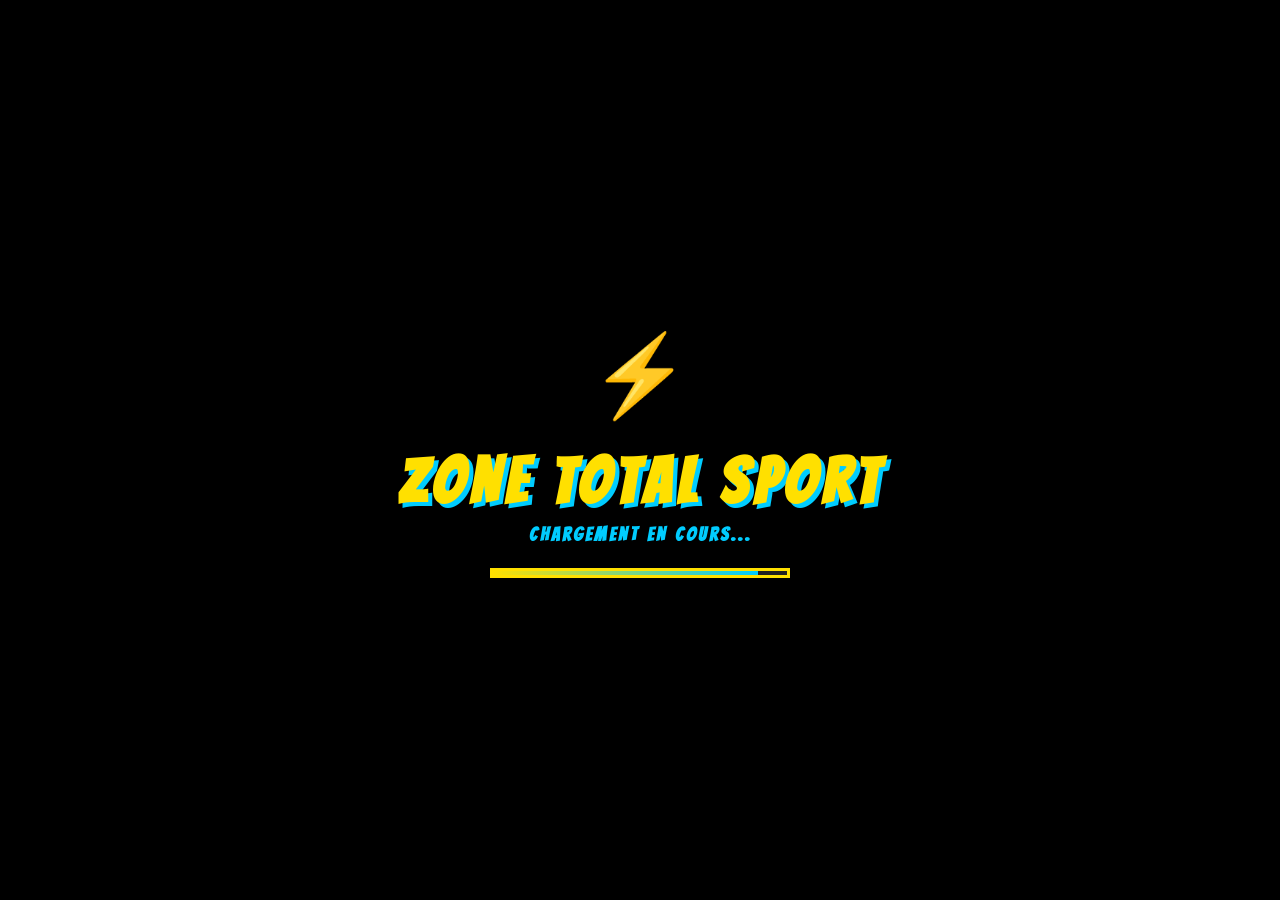
==== index.html @ d8149432 "Zone Total Sport — App ÉPS pop art déployée 415+ jeux · 160+ SAÉ PFEQ · Musiques libres Maternelle →" ====
<!DOCTYPE html>
<html lang="fr">
<head>
  <meta charset="UTF-8">
  <meta name="viewport" content="width=device-width, initial-scale=1.0">
  <title>⚡ Zone Total Sport — Référence Mondiale ÉPS</title>
  <link href="https://fonts.googleapis.com/css2?family=Bangers&family=Nunito:wght@400;700;900&display=swap" rel="stylesheet">
  <link rel="stylesheet" href="style.css">
</head>
<body>

  <!-- BACKGROUND CANVAS -->
  <canvas id="bgCanvas"></canvas>

  <!-- LOADING SCREEN -->
  <div id="loading" class="loading-screen">
    <div class="loading-inner">
      <div class="loading-logo">⚡</div>
      <div class="loading-text">ZONE TOTAL SPORT</div>
      <div class="loading-sub">CHARGEMENT EN COURS...</div>
      <div class="loading-bar"><div class="loading-progress" id="loadProgress"></div></div>
    </div>
  </div>

  <!-- APP WRAPPER -->
  <div id="app" class="app hidden">

    <!-- HEADER -->
    <header class="header">
      <div class="header-inner">
        <div class="header-logo">
          <span class="zap zap-left">⚡</span>
          <div class="header-titles">
            <h1 class="site-title">ZONE TOTAL SPORT</h1>
            <p class="site-subtitle">RÉFÉRENCE MONDIALE EN ÉPS · QUÉBEC</p>
          </div>
          <span class="zap zap-right">⚡</span>
        </div>
        <div class="header-stats">
          <div class="hstat" id="hstat-jeux">0<span>JEUX</span></div>
          <div class="hstat" id="hstat-sae">0<span>SAÉ</span></div>
          <div class="hstat" id="hstat-pays">0<span>PAYS</span></div>
        </div>
      </div>
    </header>

    <!-- NAV TABS -->
    <nav class="main-nav">
      <button class="nav-tab active" data-tab="jeux">🎮 JEUX SPORTIFS</button>
      <button class="nav-tab" data-tab="sae">📚 SAÉ PFEQ</button>
      <button class="nav-tab" data-tab="musique">🎵 MUSIQUES LIBRES</button>
    </nav>

    <!-- MAIN CONTENT -->
    <main class="main-content">

      <!-- ========== SECTION JEUX ========== -->
      <section class="tab-section active" id="tab-jeux">
        <div class="section-hero cat-jeux">
          <div class="hero-icon">🎮</div>
          <div class="hero-text">
            <h2>BANQUE DE JEUX SPORTIFS MONDIAUX</h2>
            <p>Tous les jeux de partout sur la planète · Références mondiales</p>
          </div>
        </div>

        <div class="controls-bar">
          <input type="text" id="jeux-search" class="search-input" placeholder="🔍 Rechercher un jeu...">
          <select id="jeux-category" class="filter-select">
            <option value="">Toutes les catégories</option>
            <option value="ballon_chasseur">🎯 Ballon Chasseur</option>
            <option value="poursuite">🏃 Poursuite / Chat</option>
            <option value="cooperation">🤝 Coopération</option>
            <option value="opposition">⚔️ Opposition / Duel</option>
            <option value="sports_collectifs">🏅 Sports Collectifs</option>
            <option value="sans_materiel">🙌 Sans Matériel</option>
          </select>
          <select id="jeux-niveau" class="filter-select">
            <option value="">Tous les niveaux</option>
            <option value="prescolaire">🌱 Préscolaire</option>
            <option value="primaire">📖 Primaire</option>
            <option value="secondaire">🎓 Secondaire</option>
          </select>
          <select id="jeux-espace" class="filter-select">
            <option value="">Tous les espaces</option>
            <option value="Gymnase">🏟️ Gymnase</option>
            <option value="Extérieur">🌿 Extérieur</option>
            <option value="Polyvalente">🏫 Polyvalente</option>
          </select>
          <select id="jeux-intensite" class="filter-select">
            <option value="">Toutes les intensités</option>
            <option value="Élevé">🔴 Élevé</option>
            <option value="Modéré">🟡 Modéré</option>
            <option value="Faible">🟢 Faible</option>
          </select>
        </div>

        <div class="stats-bar">
          <span class="stat-pill pill-yellow" id="jeux-count">0 jeux</span>
          <span class="stat-pill pill-cyan" id="jeux-pays">0 origines</span>
          <div class="cat-pills" id="cat-pills"></div>
        </div>

        <div id="jeux-grid" class="cards-grid"></div>
      </section>

      <!-- ========== SECTION SAÉ ========== -->
      <section class="tab-section" id="tab-sae">
        <div class="section-hero cat-sae">
          <div class="hero-icon">📚</div>
          <div class="hero-text">
            <h2>BANQUE DE SAÉ PFEQ</h2>
            <p>Situations d'Apprentissage et d'Évaluation · Maternelle → Secondaire 5</p>
          </div>
        </div>

        <div class="controls-bar">
          <input type="text" id="sae-search" class="search-input" placeholder="🔍 Rechercher une SAÉ...">
          <select id="sae-cycle" class="filter-select">
            <option value="">Tous les cycles</option>
            <option value="Préscolaire">🌱 Préscolaire (4-5 ans)</option>
            <option value="1er cycle">📖 1er cycle primaire</option>
            <option value="2e cycle">📗 2e cycle primaire</option>
            <option value="3e cycle">📘 3e cycle primaire</option>
            <option value="Secondaire">🎓 Secondaire 1-5</option>
          </select>
          <select id="sae-competence" class="filter-select">
            <option value="">Toutes les compétences</option>
            <option value="Manipulation">🎯 Manipulation</option>
            <option value="Locomotion">🏃 Locomotion</option>
            <option value="Mobilité">🤸 Mobilité</option>
            <option value="Coopération">🤝 Coopération</option>
            <option value="Opposition">⚔️ Opposition</option>
          </select>
        </div>

        <div class="stats-bar">
          <span class="stat-pill pill-cyan" id="sae-count">0 SAÉ</span>
          <span class="stat-pill pill-yellow" id="sae-pays">0 cultures représentées</span>
        </div>

        <div id="sae-grid" class="cards-grid"></div>
      </section>

      <!-- ========== SECTION MUSIQUE ========== -->
      <section class="tab-section" id="tab-musique">
        <div class="section-hero cat-musique">
          <div class="hero-icon">🎵</div>
          <div class="hero-text">
            <h2>BIBLIOTHÈQUE MUSICALE LIBRE DE DROITS</h2>
            <p>Toutes les ressources musicales pour l'ÉPS · Guide pédagogique complet</p>
          </div>
        </div>

        <div id="musique-content"></div>
      </section>

    </main>
  </div>

  <!-- MODAL -->
  <div id="modal" class="modal hidden">
    <div class="modal-backdrop" id="modal-backdrop"></div>
    <div class="modal-box">
      <div id="modal-body"></div>
    </div>
  </div>

  <script src="app.js"></script>
</body>
</html>
---- style.css ----
@import url('https://fonts.googleapis.com/css2?family=Bangers&family=Nunito:wght@400;700;900&display=swap');:root {--yellow:#FFE000;--cyan:#00CCFF;--black:#000000;--white:#FFFFFF;--red:#FF2060;--darkbg:rgba(0,0,0,0.82);--card-border:4px solid #000;--shadow-s:3px 3px 0 #000;--shadow-m:5px 5px 0 #000;--shadow-l:8px 8px 0 #000} *,*::before,*::after {box-sizing:border-box;margin:0;padding:0} html {scroll-behavior:smooth} body {font-family:'Nunito',sans-serif;font-weight:700;min-height:100vh;overflow-x:hidden} #bgCanvas {position:fixed;inset:0;width:100%;height:100%;z-index:0;pointer-events:none} .loading-screen {position:fixed;inset:0;z-index:9999;background:#000;display:flex;align-items:center;justify-content:center} .loading-inner {text-align:center} .loading-logo {font-size:5rem;animation:spinBounce 1s ease-in-out infinite} @keyframes spinBounce {0%,100% {transform:scale(1) rotate(-10deg)} 50% {transform:scale(1.3) rotate(10deg)} } .loading-text {font-family:'Bangers',cursive;font-size:clamp(2rem,8vw,4rem);color:var(--yellow);letter-spacing:6px;text-shadow:4px 4px 0 var(--cyan);margin-top:1rem} .loading-sub {font-family:'Bangers',cursive;color:var(--cyan);letter-spacing:3px;font-size:1.2rem;margin-top:0.5rem;animation:blink 1s step-start infinite} @keyframes blink {50% {opacity:0} } .loading-bar {width:300px;height:10px;border:3px solid var(--yellow);margin:1.5rem auto 0;background:#222} .loading-progress {height:100%;background:linear-gradient(90deg,var(--yellow),var(--cyan));width:0%;transition:width 0.4s ease} .app {position:relative;z-index:1;min-height:100vh} .hidden {display:none !important} .header {background:var(--black);border-bottom:6px solid var(--yellow);box-shadow:0 4px 30px rgba(0,0,0,0.6);position:sticky;top:0;z-index:100} .header-inner {max-width:1600px;margin:0 auto;padding:1rem 1.5rem;display:flex;align-items:center;justify-content:space-between;gap:1rem;flex-wrap:wrap} .header-logo {display:flex;align-items:center;gap:1rem} .site-title {font-family:'Bangers',cursive;font-size:clamp(1.8rem,5vw,3.5rem);color:var(--yellow);letter-spacing:4px;text-shadow:3px 3px 0 var(--cyan),6px 6px 0 rgba(0,204,255,0.3);line-height:1} .site-subtitle {font-family:'Bangers',cursive;color:var(--cyan);font-size:clamp(0.7rem,1.5vw,1rem);letter-spacing:3px;margin-top:0.2rem} .zap {font-size:2.5rem;animation:zapAnim 2s ease-in-out infinite;display:inline-block} .zap-left {animation-delay:0s} .zap-right {animation-delay:1s} @keyframes zapAnim {0%,100% {transform:scale(1) rotate(-8deg);filter:drop-shadow(0 0 8px var(--yellow))} 50% {transform:scale(1.2) rotate(8deg);filter:drop-shadow(0 0 20px var(--cyan))} } .header-stats {display:flex;gap:1rem;flex-wrap:wrap} .hstat {font-family:'Bangers',cursive;font-size:1.8rem;color:var(--yellow);letter-spacing:2px;border:3px solid var(--yellow);padding:0.3rem 0.8rem;text-align:center;min-width:70px;box-shadow:var(--shadow-s);line-height:1.1} .hstat span {display:block;font-size:0.55rem;color:var(--cyan);letter-spacing:2px;margin-top:0.1rem} .main-nav {background:var(--yellow);border-bottom:5px solid var(--black);display:flex;overflow-x:auto;position:sticky;top:0;z-index:99} .nav-tab {font-family:'Bangers',cursive;font-size:clamp(1rem,2.5vw,1.5rem);letter-spacing:2px;padding:0.9rem 1.8rem;border:none;border-right:4px solid var(--black);background:var(--yellow);color:var(--black);cursor:pointer;transition:all 0.15s;white-space:nowrap;flex:1;text-align:center} .nav-tab:hover {background:var(--black);color:var(--yellow)} .nav-tab.active {background:var(--black);color:var(--yellow);box-shadow:inset 0 -5px 0 var(--cyan)} .main-content {max-width:1600px;margin:0 auto;padding:1.5rem} .tab-section {display:none} .tab-section.active {display:block} .section-hero {display:flex;align-items:center;gap:1.5rem;padding:1.5rem 2rem;border:5px solid var(--black);box-shadow:var(--shadow-l);margin-bottom:1.5rem;position:relative;overflow:hidden} .section-hero::after {content:'';position:absolute;right:-20px;top:-20px;width:200px;height:200px;border-radius:50%;background:rgba(255,255,255,0.1)} .cat-jeux {background:linear-gradient(135deg,#FF4444,#CC0000);color:#fff} .cat-sae {background:linear-gradient(135deg,#0088CC,#004488);color:#fff} .cat-musique {background:linear-gradient(135deg,#6600CC,#440088);color:#fff} .hero-icon {font-size:4rem;filter:drop-shadow(3px 3px 0 rgba(0,0,0,0.4));flex-shrink:0} .hero-text h2 {font-family:'Bangers',cursive;font-size:clamp(1.5rem,3.5vw,2.8rem);letter-spacing:3px;text-shadow:3px 3px 0 rgba(0,0,0,0.4)} .hero-text p {font-size:0.95rem;opacity:0.9;margin-top:0.3rem;letter-spacing:1px} .controls-bar {display:flex;gap:0.8rem;flex-wrap:wrap;align-items:center;margin-bottom:1.2rem;background:var(--darkbg);padding:1rem 1.2rem;border:4px solid var(--black);box-shadow:var(--shadow-m)} .search-input {font-family:'Bangers',cursive;font-size:1.1rem;letter-spacing:1px;padding:0.65rem 1rem;border:3px solid var(--black);background:var(--white);color:var(--black);outline:none;flex:1;min-width:200px;box-shadow:var(--shadow-s);transition:transform 0.15s,box-shadow 0.15s} .search-input:focus {transform:scale(1.02);box-shadow:var(--shadow-m);background:#fffde0} .filter-select {font-family:'Bangers',cursive;font-size:1rem;letter-spacing:1px;padding:0.65rem 1rem;border:3px solid var(--black);background:var(--yellow);color:var(--black);cursor:pointer;box-shadow:var(--shadow-s);outline:none;transition:background 0.15s} .filter-select:hover,.filter-select:focus {background:var(--cyan)} .stats-bar {display:flex;gap:0.8rem;flex-wrap:wrap;align-items:center;margin-bottom:1.2rem} .stat-pill {font-family:'Bangers',cursive;font-size:1rem;letter-spacing:2px;padding:0.35rem 1rem;border:3px solid var(--black);box-shadow:var(--shadow-s)} .pill-yellow {background:var(--yellow);color:var(--black)} .pill-cyan {background:var(--cyan);color:var(--black)} .pill-red {background:var(--red);color:var(--white)} .cat-pills {display:flex;gap:0.5rem;flex-wrap:wrap} .cat-pill {font-family:'Bangers',cursive;font-size:0.8rem;letter-spacing:1px;padding:0.25rem 0.7rem;border:2px solid var(--black);box-shadow:2px 2px 0 #000;cursor:pointer;transition:transform 0.15s;color:var(--white)} .cat-pill:hover {transform:scale(1.1) rotate(-2deg)} .cards-grid {display:grid;grid-template-columns:repeat(auto-fill,minmax(270px,1fr));gap:1.2rem} .game-card {background:var(--white);border:var(--card-border);box-shadow:var(--shadow-m);cursor:pointer;transition:transform 0.2s,box-shadow 0.2s;position:relative;overflow:hidden;display:flex;flex-direction:column} .game-card:nth-child(3n+1) {transform:rotate(-0.6deg)} .game-card:nth-child(3n+2) {transform:rotate(0.4deg)} .game-card:nth-child(3n+3) {transform:rotate(-0.3deg)} .game-card:hover {transform:rotate(0) scale(1.06) translateY(-4px) !important;box-shadow:var(--shadow-l);z-index:10} .card-top-bar {height:10px;flex-shrink:0} .card-body {padding:1rem 1rem 0.6rem;flex:1} .card-meta-top {font-size:0.72rem;font-weight:900;color:#666;text-transform:uppercase;letter-spacing:1px;margin-bottom:0.5rem;display:flex;align-items:center;gap:0.5rem;flex-wrap:wrap} .card-category-badge {font-family:'Bangers',cursive;font-size:0.75rem;letter-spacing:1px;padding:0.1rem 0.5rem;border:2px solid var(--black);color:var(--white)} .card-titre {font-family:'Bangers',cursive;font-size:1.35rem;letter-spacing:1px;line-height:1.2;color:var(--black);margin-bottom:0.5rem} .card-desc {font-size:0.8rem;color:#444;line-height:1.4;margin-bottom:0.7rem;display:-webkit-box;-webkit-line-clamp:2;-webkit-box-orient:vertical;overflow:hidden} .card-info-grid {display:grid;grid-template-columns:1fr 1fr;gap:0.4rem;font-size:0.8rem;color:#333;margin-bottom:0.7rem} .card-info-item {display:flex;align-items:center;gap:0.3rem} .card-tags-row {display:flex;flex-wrap:wrap;gap:0.3rem;margin-bottom:0.5rem} .ctag {font-family:'Bangers',cursive;font-size:0.7rem;letter-spacing:1px;padding:0.1rem 0.5rem;border:2px solid var(--black);background:var(--yellow);color:var(--black)} .ctag-cyan {background:var(--cyan)} .ctag-red {background:#ff6b6b} .card-footer {background:var(--black);color:var(--yellow);font-family:'Bangers',cursive;font-size:0.9rem;letter-spacing:2px;text-align:center;padding:0.45rem;transition:background 0.15s,color 0.15s} .game-card:hover .card-footer {background:var(--yellow);color:var(--black)} .bar-bc {background:linear-gradient(90deg,#FF4444,#CC0000)} .bar-poursuite {background:linear-gradient(90deg,#00CEC9,#00B0A0)} .bar-coop {background:linear-gradient(90deg,#00B894,#007A4D)} .bar-oppo {background:linear-gradient(90deg,#FF7675,#D63031)} .bar-collectif {background:linear-gradient(90deg,#FDCB6E,#E17055)} .bar-sans {background:linear-gradient(90deg,#A29BFE,#6C5CE7)} .bar-sae {background:linear-gradient(90deg,var(--cyan),#0080CC)} .bar-default {background:linear-gradient(90deg,var(--yellow),#CC9900)} .badge-bc {background:#CC0000} .badge-poursuite {background:#00B0A0} .badge-coop {background:#007A4D} .badge-oppo {background:#D63031} .badge-collectif {background:#E17055} .badge-sans {background:#6C5CE7} .badge-sae {background:#0080CC} .intensite-eleve {background:#FF4444;color:#fff} .intensite-modere {background:#FF8800;color:#fff} .intensite-faible {background:#44CC44;color:#000} .intensite-variable {background:#A29BFE;color:#000} .empty-state {grid-column:1 / -1;text-align:center;font-family:'Bangers',cursive;font-size:2rem;color:var(--black);background:var(--white);border:4px solid var(--black);padding:3rem;box-shadow:var(--shadow-l);letter-spacing:2px} .modal {position:fixed;inset:0;z-index:500;display:flex;align-items:flex-start;justify-content:center;padding:1.5rem;overflow-y:auto} .modal.hidden {display:none} .modal-backdrop {position:fixed;inset:0;background:rgba(0,0,0,0.88);z-index:-1;cursor:pointer} .modal-box {background:var(--white);border:6px solid var(--black);box-shadow:12px 12px 0 var(--cyan);max-width:820px;width:100%;animation:modalPop 0.3s cubic-bezier(0.175,0.885,0.32,1.275);position:relative} @keyframes modalPop {0% {transform:scale(0.5) rotate(-5deg);opacity:0} 100% {transform:scale(1) rotate(0deg);opacity:1} } .modal-head {background:var(--black);padding:1.5rem 4rem 1.5rem 2rem;border-bottom:5px solid var(--yellow);position:relative} .modal-icon {font-size:2.5rem;margin-bottom:0.5rem} .modal-titre {font-family:'Bangers',cursive;font-size:clamp(1.6rem,4vw,2.5rem);color:var(--yellow);letter-spacing:2px;line-height:1.1} .modal-sub {color:var(--cyan);font-size:0.9rem;font-weight:700;letter-spacing:1px;margin-top:0.4rem} .modal-close-btn {position:absolute;top:1rem;right:1rem;font-family:'Bangers',cursive;font-size:1rem;letter-spacing:2px;background:var(--red);color:var(--white);border:3px solid var(--white);padding:0.4rem 0.8rem;cursor:pointer;box-shadow:var(--shadow-s);transition:transform 0.15s;z-index:10} .modal-close-btn:hover {transform:scale(1.1) rotate(5deg)} .modal-content-body {padding:1.8rem 2rem} .modal-meta-row {display:flex;flex-wrap:wrap;gap:0.8rem;margin-bottom:1.5rem} .meta-chip {border:3px solid var(--black);padding:0.5rem 0.9rem;box-shadow:3px 3px 0 #000;text-align:center;min-width:100px} .meta-chip-label {font-family:'Bangers',cursive;font-size:0.65rem;letter-spacing:2px;color:#555;display:block;margin-bottom:0.2rem} .meta-chip-val {font-weight:900;font-size:0.9rem;color:var(--black)} .chip-yellow {background:var(--yellow)} .chip-cyan {background:var(--cyan)} .chip-white {background:var(--white)} .modal-section {margin-bottom:1.5rem;border-left:5px solid var(--yellow);padding-left:1rem} .modal-section.cyan-accent {border-left-color:var(--cyan)} .modal-section.red-accent {border-left-color:var(--red)} .modal-section-title {font-family:'Bangers',cursive;font-size:1.2rem;letter-spacing:2px;color:var(--black);margin-bottom:0.6rem;display:flex;align-items:center;gap:0.5rem} .modal-text {font-size:0.9rem;line-height:1.6;color:#222} .modal-list {list-style:none;padding:0} .modal-list li {font-size:0.9rem;padding:0.4rem 0;border-bottom:1px dashed #ddd;display:flex;gap:0.5rem} .modal-list li::before {content:'▸';color:var(--red);font-weight:900} .modal-tag-row {display:flex;flex-wrap:wrap;gap:0.4rem;margin-top:0.5rem} .modal-tag {font-family:'Bangers',cursive;font-size:0.75rem;letter-spacing:1px;padding:0.2rem 0.6rem;border:2px solid var(--black);background:var(--yellow)} .modal-tag-cyan {background:var(--cyan)} .eval-grid {display:grid;grid-template-columns:repeat(auto-fill,minmax(180px,1fr));gap:0.8rem;margin-top:0.5rem} .eval-cell {border:3px solid var(--black);padding:0.8rem;text-align:center;box-shadow:var(--shadow-s)} .eval-level {font-family:'Bangers',cursive;font-size:1rem;letter-spacing:1px} .eval-desc {font-size:0.78rem;color:#444;margin-top:0.3rem;line-height:1.4} .eval-tres-bien {background:#44CC44} .eval-bien {background:var(--yellow)} .eval-en-dev {background:#FF8800;color:#fff} .music-h3 {font-family:'Bangers',cursive;font-size:clamp(1.5rem,3.5vw,2.5rem);letter-spacing:3px;color:var(--black);background:var(--yellow);border:5px solid var(--black);padding:0.8rem 1.5rem;box-shadow:var(--shadow-l);margin:2rem 0 1.2rem;display:inline-block;transform:rotate(-1deg)} .bpm-grid {display:grid;grid-template-columns:repeat(auto-fill,minmax(220px,1fr));gap:1rem;margin-bottom:2rem} .bpm-card {background:var(--black);border:4px solid var(--yellow);padding:1.2rem;box-shadow:var(--shadow-m);transition:transform 0.2s} .bpm-card:hover {transform:scale(1.03) rotate(-1deg)} .bpm-moment {font-family:'Bangers',cursive;font-size:1.1rem;letter-spacing:2px;color:var(--white);margin-bottom:0.5rem} .bpm-number {font-family:'Bangers',cursive;font-size:2.8rem;color:var(--yellow);letter-spacing:4px;line-height:1} .bpm-unit {font-family:'Bangers',cursive;font-size:0.8rem;color:var(--cyan);letter-spacing:3px} .bpm-desc {font-size:0.82rem;color:#bbb;margin-top:0.5rem;line-height:1.4;font-weight:700} .sources-grid {display:grid;grid-template-columns:repeat(auto-fill,minmax(260px,1fr));gap:1.2rem;margin-bottom:2rem} .source-card {background:var(--white);border:4px solid var(--black);padding:1.2rem;box-shadow:var(--shadow-m);transition:transform 0.2s,box-shadow 0.2s;display:flex;flex-direction:column} .source-card:nth-child(odd) {transform:rotate(-0.5deg)} .source-card:nth-child(even) {transform:rotate(0.5deg)} .source-card:hover {transform:scale(1.04) rotate(0) !important;box-shadow:var(--shadow-l)} .source-badge {font-family:'Bangers',cursive;font-size:0.75rem;letter-spacing:2px;padding:0.2rem 0.7rem;border:2px solid var(--black);display:inline-block;margin-bottom:0.6rem} .badge-free {background:#44CC44;color:#000} .badge-cc0 {background:var(--cyan);color:#000} .badge-cc {background:var(--yellow);color:#000} .badge-fx {background:#A29BFE;color:#000} .badge-prem {background:#FF8800;color:#fff} .source-name {font-family:'Bangers',cursive;font-size:1.4rem;letter-spacing:2px;color:var(--black);margin-bottom:0.4rem} .source-bpm {font-size:0.75rem;font-weight:900;color:var(--red);letter-spacing:1px;margin-bottom:0.4rem} .source-desc {font-size:0.85rem;color:#444;flex:1;line-height:1.4} .source-link {display:block;font-family:'Bangers',cursive;letter-spacing:2px;font-size:0.95rem;color:var(--black);background:var(--yellow);border:3px solid var(--black);padding:0.45rem 1rem;text-decoration:none;text-align:center;margin-top:1rem;box-shadow:var(--shadow-s);transition:all 0.15s} .source-link:hover {background:var(--black);color:var(--yellow);transform:scale(1.05)} .signals-table {width:100%;border-collapse:collapse;border:4px solid var(--black);box-shadow:var(--shadow-m);margin-bottom:2rem;background:var(--white)} .signals-table th {font-family:'Bangers',cursive;font-size:1rem;letter-spacing:2px;background:var(--black);color:var(--yellow);padding:0.8rem 1rem;text-align:left;border:2px solid #333} .signals-table td {padding:0.7rem 1rem;border:2px solid #ddd;font-size:0.88rem;font-weight:700} .signals-table tr:nth-child(even) td {background:#f9f9f9} .signals-table tr:hover td {background:#fffde0} @media (max-width:640px) {.controls-bar {flex-direction:column} .search-input {min-width:100%} .header-stats {display:none} .cards-grid {grid-template-columns:1fr} .modal-box {border-width:4px} .modal-content-body {padding:1.2rem} .section-hero {flex-direction:column;text-align:center} }::-webkit-scrollbar {width:10px;height:10px}::-webkit-scrollbar-track {background:var(--black)}::-webkit-scrollbar-thumb {background:var(--yellow);border:2px solid var(--black)}::-webkit-scrollbar-thumb:hover {background:var(--cyan)}
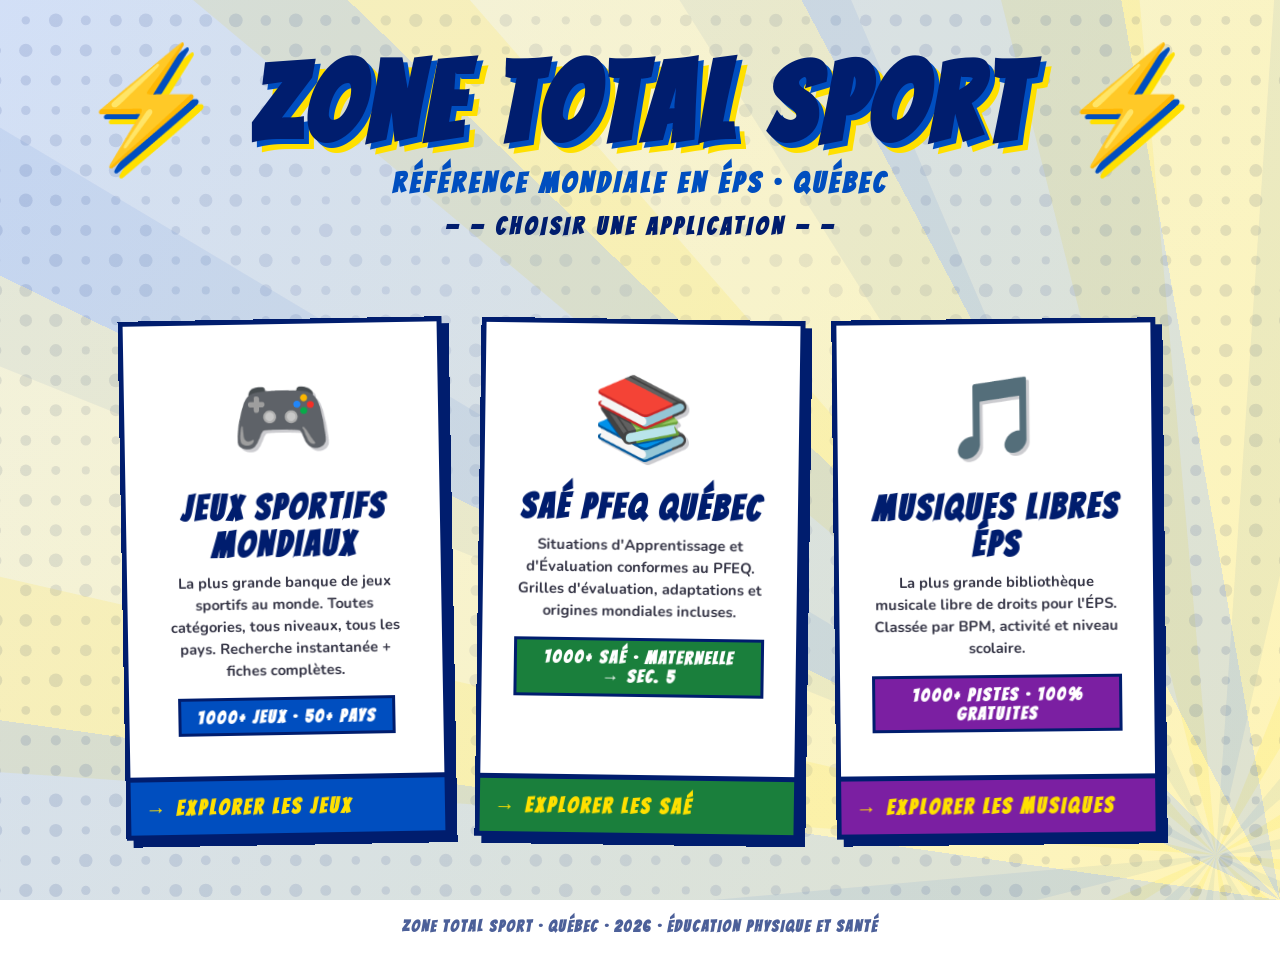
==== commit d8aa7b4c: "Refonte complète: 3 applications séparées pop-art - Portail d'accueil avec 3 cartes (Jeux, SAÉ, Musi" ====
--- a/index.html
+++ b/index.html
@@ -3,169 +3,166 @@
 <head>
   <meta charset="UTF-8">
   <meta name="viewport" content="width=device-width, initial-scale=1.0">
-  <title>⚡ Zone Total Sport — Référence Mondiale ÉPS</title>
-  <link href="https://fonts.googleapis.com/css2?family=Bangers&family=Nunito:wght@400;700;900&display=swap" rel="stylesheet">
-  <link rel="stylesheet" href="style.css">
+  <title>⚡ Zone Total Sport — Portail ÉPS</title>
+  <link href="https://fonts.googleapis.com/css2?family=Bangers&family=Nunito:wght@700;900&display=swap" rel="stylesheet">
+  <link rel="stylesheet" href="comic.css">
+  <style>
+    .portal-grid {
+      display: grid;
+      grid-template-columns: repeat(auto-fit, minmax(280px, 1fr));
+      gap: 2rem;
+      padding: 3rem 2rem;
+      max-width: 1100px;
+      margin: 0 auto;
+    }
+    .portal-card {
+      background: var(--white);
+      border: var(--border-fat);
+      box-shadow: var(--shadow-l);
+      cursor: pointer;
+      text-decoration: none;
+      transition: transform 0.2s, box-shadow 0.2s;
+      display: flex; flex-direction: column;
+      animation: cardAppear 0.5s cubic-bezier(0.175, 0.885, 0.32, 1.275) both;
+    }
+    .portal-card:nth-child(1) { animation-delay: 0.1s; transform: rotate(-1deg); }
+    .portal-card:nth-child(2) { animation-delay: 0.2s; transform: rotate(0.8deg); }
+    .portal-card:nth-child(3) { animation-delay: 0.3s; transform: rotate(-0.6deg); }
+    @keyframes cardAppear {
+      0% { opacity: 0; transform: scale(0.5) rotate(-8deg); }
+    }
+    .portal-card:hover {
+      transform: rotate(0) scale(1.06) translateY(-8px) !important;
+      box-shadow: 12px 12px 0 var(--navy);
+    }
+    .portal-top {
+      padding: 2.5rem 2rem;
+      display: flex; flex-direction: column; align-items: center;
+      text-align: center; flex: 1;
+    }
+    .portal-icon { font-size: 5rem; margin-bottom: 1rem; filter: drop-shadow(3px 3px 0 rgba(0,0,20,0.2)); }
+    .portal-title {
+      font-family: 'Bangers', cursive;
+      font-size: 2.2rem; letter-spacing: 3px; color: var(--navy);
+      margin-bottom: 0.5rem;
+    }
+    .portal-desc { font-size: 0.92rem; color: #334; line-height: 1.5; }
+    .portal-count {
+      font-family: 'Bangers', cursive;
+      font-size: 1.1rem; letter-spacing: 2px;
+      padding: 0.4rem 1rem; border: var(--border);
+      margin-top: 1rem; display: inline-block;
+    }
+    .portal-btn {
+      background: var(--blue); color: var(--yellow);
+      font-family: 'Bangers', cursive;
+      font-size: 1.3rem; letter-spacing: 3px;
+      border: none; border-top: var(--border-fat);
+      padding: 0.9rem; cursor: pointer;
+      width: 100%; transition: all 0.15s;
+    }
+    .portal-card:hover .portal-btn { background: var(--yellow); color: var(--navy); }
+
+    .portal-card-jeux   .portal-count { background: var(--blue);   color: var(--white); }
+    .portal-card-sae    .portal-count { background: #1a7f3c;       color: var(--white); }
+    .portal-card-musique .portal-count { background: #7b1fa2;       color: var(--white); }
+    .portal-card-jeux   .portal-btn   { background: var(--blue); }
+    .portal-card-sae    .portal-btn   { background: #1a7f3c; }
+    .portal-card-musique .portal-btn  { background: #7b1fa2; }
+
+    .site-logo-section {
+      text-align: center;
+      padding: 3rem 1rem 1rem;
+    }
+    .main-logo {
+      font-family: 'Bangers', cursive;
+      font-size: clamp(3rem, 10vw, 7rem);
+      color: var(--navy);
+      letter-spacing: 6px;
+      text-shadow: 5px 5px 0 var(--blue), 10px 10px 0 var(--yellow);
+      line-height: 1;
+    }
+    .main-logo-sub {
+      font-family: 'Bangers', cursive;
+      font-size: clamp(1rem, 3vw, 1.8rem);
+      color: var(--blue);
+      letter-spacing: 4px;
+      margin-top: 0.5rem;
+    }
+    .burst-divider {
+      font-family: 'Bangers', cursive;
+      font-size: 1.5rem;
+      letter-spacing: 4px;
+      color: var(--navy);
+      text-align: center;
+      margin: 1rem 0;
+    }
+  </style>
 </head>
 <body>
 
-  <!-- BACKGROUND CANVAS -->
-  <canvas id="bgCanvas"></canvas>
+<canvas id="bgCanvas"></canvas>
 
-  <!-- LOADING SCREEN -->
-  <div id="loading" class="loading-screen">
-    <div class="loading-inner">
-      <div class="loading-logo">⚡</div>
-      <div class="loading-text">ZONE TOTAL SPORT</div>
-      <div class="loading-sub">CHARGEMENT EN COURS...</div>
-      <div class="loading-bar"><div class="loading-progress" id="loadProgress"></div></div>
-    </div>
+<div class="app-wrapper">
+
+  <div class="site-logo-section">
+    <div class="main-logo">⚡ ZONE TOTAL SPORT ⚡</div>
+    <div class="main-logo-sub">RÉFÉRENCE MONDIALE EN ÉPS · QUÉBEC</div>
+    <div class="burst-divider">— — CHOISIR UNE APPLICATION — —</div>
   </div>
 
-  <!-- APP WRAPPER -->
-  <div id="app" class="app hidden">
+  <div class="portal-grid">
 
-    <!-- HEADER -->
-    <header class="header">
-      <div class="header-inner">
-        <div class="header-logo">
-          <span class="zap zap-left">⚡</span>
-          <div class="header-titles">
-            <h1 class="site-title">ZONE TOTAL SPORT</h1>
-            <p class="site-subtitle">RÉFÉRENCE MONDIALE EN ÉPS · QUÉBEC</p>
-          </div>
-          <span class="zap zap-right">⚡</span>
+    <a href="jeux/index.html" class="portal-card portal-card-jeux" style="text-decoration:none">
+      <div class="portal-top">
+        <div class="portal-icon">🎮</div>
+        <div class="portal-title">JEUX SPORTIFS MONDIAUX</div>
+        <div class="portal-desc">
+          La plus grande banque de jeux sportifs au monde.
+          Toutes catégories, tous niveaux, tous les pays.
+          Recherche instantanée + fiches complètes.
         </div>
-        <div class="header-stats">
-          <div class="hstat" id="hstat-jeux">0<span>JEUX</span></div>
-          <div class="hstat" id="hstat-sae">0<span>SAÉ</span></div>
-          <div class="hstat" id="hstat-pays">0<span>PAYS</span></div>
+        <div class="portal-count">1000+ JEUX · 50+ PAYS</div>
+      </div>
+      <div class="portal-btn">→ EXPLORER LES JEUX</div>
+    </a>
+
+    <a href="sae/index.html" class="portal-card portal-card-sae" style="text-decoration:none">
+      <div class="portal-top">
+        <div class="portal-icon">📚</div>
+        <div class="portal-title">SAÉ PFEQ QUÉBEC</div>
+        <div class="portal-desc">
+          Situations d'Apprentissage et d'Évaluation
+          conformes au PFEQ. Grilles d'évaluation,
+          adaptations et origines mondiales incluses.
         </div>
+        <div class="portal-count">1000+ SAÉ · MATERNELLE → SEC. 5</div>
       </div>
-    </header>
+      <div class="portal-btn">→ EXPLORER LES SAÉ</div>
+    </a>
 
-    <!-- NAV TABS -->
-    <nav class="main-nav">
-      <button class="nav-tab active" data-tab="jeux">🎮 JEUX SPORTIFS</button>
-      <button class="nav-tab" data-tab="sae">📚 SAÉ PFEQ</button>
-      <button class="nav-tab" data-tab="musique">🎵 MUSIQUES LIBRES</button>
-    </nav>
+    <a href="musique/index.html" class="portal-card portal-card-musique" style="text-decoration:none">
+      <div class="portal-top">
+        <div class="portal-icon">🎵</div>
+        <div class="portal-title">MUSIQUES LIBRES ÉPS</div>
+        <div class="portal-desc">
+          La plus grande bibliothèque musicale libre
+          de droits pour l'ÉPS. Classée par BPM,
+          activité et niveau scolaire.
+        </div>
+        <div class="portal-count">1000+ PISTES · 100% GRATUITES</div>
+      </div>
+      <div class="portal-btn">→ EXPLORER LES MUSIQUES</div>
+    </a>
 
-    <!-- MAIN CONTENT -->
-    <main class="main-content">
-
-      <!-- ========== SECTION JEUX ========== -->
-      <section class="tab-section active" id="tab-jeux">
-        <div class="section-hero cat-jeux">
-          <div class="hero-icon">🎮</div>
-          <div class="hero-text">
-            <h2>BANQUE DE JEUX SPORTIFS MONDIAUX</h2>
-            <p>Tous les jeux de partout sur la planète · Références mondiales</p>
-          </div>
-        </div>
-
-        <div class="controls-bar">
-          <input type="text" id="jeux-search" class="search-input" placeholder="🔍 Rechercher un jeu...">
-          <select id="jeux-category" class="filter-select">
-            <option value="">Toutes les catégories</option>
-            <option value="ballon_chasseur">🎯 Ballon Chasseur</option>
-            <option value="poursuite">🏃 Poursuite / Chat</option>
-            <option value="cooperation">🤝 Coopération</option>
-            <option value="opposition">⚔️ Opposition / Duel</option>
-            <option value="sports_collectifs">🏅 Sports Collectifs</option>
-            <option value="sans_materiel">🙌 Sans Matériel</option>
-          </select>
-          <select id="jeux-niveau" class="filter-select">
-            <option value="">Tous les niveaux</option>
-            <option value="prescolaire">🌱 Préscolaire</option>
-            <option value="primaire">📖 Primaire</option>
-            <option value="secondaire">🎓 Secondaire</option>
-          </select>
-          <select id="jeux-espace" class="filter-select">
-            <option value="">Tous les espaces</option>
-            <option value="Gymnase">🏟️ Gymnase</option>
-            <option value="Extérieur">🌿 Extérieur</option>
-            <option value="Polyvalente">🏫 Polyvalente</option>
-          </select>
-          <select id="jeux-intensite" class="filter-select">
-            <option value="">Toutes les intensités</option>
-            <option value="Élevé">🔴 Élevé</option>
-            <option value="Modéré">🟡 Modéré</option>
-            <option value="Faible">🟢 Faible</option>
-          </select>
-        </div>
-
-        <div class="stats-bar">
-          <span class="stat-pill pill-yellow" id="jeux-count">0 jeux</span>
-          <span class="stat-pill pill-cyan" id="jeux-pays">0 origines</span>
-          <div class="cat-pills" id="cat-pills"></div>
-        </div>
-
-        <div id="jeux-grid" class="cards-grid"></div>
-      </section>
-
-      <!-- ========== SECTION SAÉ ========== -->
-      <section class="tab-section" id="tab-sae">
-        <div class="section-hero cat-sae">
-          <div class="hero-icon">📚</div>
-          <div class="hero-text">
-            <h2>BANQUE DE SAÉ PFEQ</h2>
-            <p>Situations d'Apprentissage et d'Évaluation · Maternelle → Secondaire 5</p>
-          </div>
-        </div>
-
-        <div class="controls-bar">
-          <input type="text" id="sae-search" class="search-input" placeholder="🔍 Rechercher une SAÉ...">
-          <select id="sae-cycle" class="filter-select">
-            <option value="">Tous les cycles</option>
-            <option value="Préscolaire">🌱 Préscolaire (4-5 ans)</option>
-            <option value="1er cycle">📖 1er cycle primaire</option>
-            <option value="2e cycle">📗 2e cycle primaire</option>
-            <option value="3e cycle">📘 3e cycle primaire</option>
-            <option value="Secondaire">🎓 Secondaire 1-5</option>
-          </select>
-          <select id="sae-competence" class="filter-select">
-            <option value="">Toutes les compétences</option>
-            <option value="Manipulation">🎯 Manipulation</option>
-            <option value="Locomotion">🏃 Locomotion</option>
-            <option value="Mobilité">🤸 Mobilité</option>
-            <option value="Coopération">🤝 Coopération</option>
-            <option value="Opposition">⚔️ Opposition</option>
-          </select>
-        </div>
-
-        <div class="stats-bar">
-          <span class="stat-pill pill-cyan" id="sae-count">0 SAÉ</span>
-          <span class="stat-pill pill-yellow" id="sae-pays">0 cultures représentées</span>
-        </div>
-
-        <div id="sae-grid" class="cards-grid"></div>
-      </section>
-
-      <!-- ========== SECTION MUSIQUE ========== -->
-      <section class="tab-section" id="tab-musique">
-        <div class="section-hero cat-musique">
-          <div class="hero-icon">🎵</div>
-          <div class="hero-text">
-            <h2>BIBLIOTHÈQUE MUSICALE LIBRE DE DROITS</h2>
-            <p>Toutes les ressources musicales pour l'ÉPS · Guide pédagogique complet</p>
-          </div>
-        </div>
-
-        <div id="musique-content"></div>
-      </section>
-
-    </main>
   </div>
 
-  <!-- MODAL -->
-  <div id="modal" class="modal hidden">
-    <div class="modal-backdrop" id="modal-backdrop"></div>
-    <div class="modal-box">
-      <div id="modal-body"></div>
-    </div>
+  <div style="text-align:center;padding:2rem;font-family:'Bangers',cursive;color:var(--navy);font-size:1rem;letter-spacing:2px;opacity:0.7">
+    ZONE TOTAL SPORT · QUÉBEC · 2026 · ÉDUCATION PHYSIQUE ET SANTÉ
   </div>
 
-  <script src="app.js"></script>
+</div>
+
+<script src="comic-bg.js"></script>
 </body>
 </html>
--- a/comic.css
+++ b/comic.css
@@ -0,0 +1,727 @@
+/* ============================================================
+   ZONE TOTAL SPORT — THÈME POP ART COMIC CARTOON
+   Bleu #004EBF + Jaune #FFE000 | Police: Bangers
+   ============================================================ */
+@import url('https://fonts.googleapis.com/css2?family=Bangers&family=Nunito:wght@700;900&display=swap');
+
+:root {
+  --blue:       #004EBF;
+  --blue2:      #0066FF;
+  --navy:       #001D6E;
+  --yellow:     #FFE000;
+  --yellow2:    #FFB800;
+  --white:      #FFFFFF;
+  --red:        #FF2828;
+  --lightblue:  #D6E8FF;
+  --border:     3px solid var(--navy);
+  --border-fat: 5px solid var(--navy);
+  --shadow:     4px 4px 0 var(--navy);
+  --shadow-l:   7px 7px 0 var(--navy);
+}
+
+*, *::before, *::after { box-sizing: border-box; margin: 0; padding: 0; }
+html { scroll-behavior: smooth; }
+
+body {
+  font-family: 'Nunito', sans-serif;
+  font-weight: 700;
+  min-height: 100vh;
+  overflow-x: hidden;
+  position: relative;
+}
+
+/* ===== BACKGROUND COMIC POP ART (Ben-Day dots) ===== */
+body::before {
+  content: '';
+  position: fixed;
+  inset: 0;
+  z-index: 0;
+  background-color: var(--yellow);
+  background-image:
+    radial-gradient(circle, var(--blue) 22%, transparent 23%);
+  background-size: 22px 22px;
+  opacity: 0.18;
+  pointer-events: none;
+}
+
+/* Rayon burst depuis coin inférieur droit */
+body::after {
+  content: '';
+  position: fixed;
+  inset: 0;
+  z-index: 0;
+  background:
+    repeating-conic-gradient(
+      from 170deg at 100% 100%,
+      var(--yellow) 0deg 18deg,
+      var(--blue) 18deg 36deg
+    );
+  opacity: 0.12;
+  pointer-events: none;
+}
+
+/* ===== CANVAS FOND (remplace les pseudo-elements) ===== */
+#bgCanvas {
+  position: fixed;
+  inset: 0;
+  width: 100%;
+  height: 100%;
+  z-index: 0;
+  pointer-events: none;
+}
+
+/* ===== WRAPPER ===== */
+.app-wrapper {
+  position: relative;
+  z-index: 1;
+  min-height: 100vh;
+}
+
+/* ===== LOADING ===== */
+.loading-screen {
+  position: fixed;
+  inset: 0;
+  z-index: 9999;
+  background: var(--navy);
+  display: flex;
+  align-items: center;
+  justify-content: center;
+  flex-direction: column;
+}
+.loading-screen.hidden { display: none; }
+
+.loading-burst {
+  font-size: 5rem;
+  animation: burstSpin 1s ease-in-out infinite;
+}
+@keyframes burstSpin {
+  0%,100% { transform: scale(1) rotate(-15deg); }
+  50%      { transform: scale(1.3) rotate(15deg); }
+}
+
+.loading-title {
+  font-family: 'Bangers', cursive;
+  font-size: clamp(2rem, 8vw, 4.5rem);
+  color: var(--yellow);
+  letter-spacing: 6px;
+  text-shadow: 4px 4px 0 var(--blue2);
+  margin-top: 1rem;
+}
+
+.loading-sub {
+  font-family: 'Bangers', cursive;
+  color: var(--blue2);
+  letter-spacing: 4px;
+  font-size: 1.2rem;
+  margin-top: 0.4rem;
+  animation: blink 0.8s step-start infinite;
+}
+@keyframes blink { 50% { opacity: 0; } }
+
+.loading-bar-wrap {
+  width: min(320px, 80vw);
+  height: 14px;
+  border: 3px solid var(--yellow);
+  margin-top: 1.5rem;
+  background: #111;
+}
+.loading-bar-fill {
+  height: 100%;
+  background: linear-gradient(90deg, var(--yellow), var(--blue2));
+  width: 0%;
+  transition: width 0.3s ease;
+}
+
+/* ===== HEADER ===== */
+.site-header {
+  background: var(--navy);
+  border-bottom: var(--border-fat);
+  position: sticky;
+  top: 0;
+  z-index: 100;
+}
+.header-inner {
+  max-width: 1500px;
+  margin: 0 auto;
+  padding: 0.9rem 1.5rem;
+  display: flex;
+  align-items: center;
+  justify-content: space-between;
+  gap: 1rem;
+  flex-wrap: wrap;
+}
+.header-logo { display: flex; align-items: center; gap: 0.8rem; }
+
+.site-title {
+  font-family: 'Bangers', cursive;
+  font-size: clamp(1.8rem, 5vw, 3.2rem);
+  color: var(--yellow);
+  letter-spacing: 4px;
+  text-shadow: 3px 3px 0 var(--blue2);
+  line-height: 1;
+}
+.site-sub {
+  font-family: 'Bangers', cursive;
+  color: var(--blue2);
+  font-size: clamp(0.65rem, 1.5vw, 0.9rem);
+  letter-spacing: 2px;
+  margin-top: 0.1rem;
+}
+
+.header-badge {
+  font-family: 'Bangers', cursive;
+  font-size: 1.6rem;
+  color: var(--yellow);
+  background: var(--blue);
+  border: 3px solid var(--yellow);
+  padding: 0.3rem 0.8rem;
+  letter-spacing: 2px;
+  box-shadow: 3px 3px 0 var(--yellow2);
+  text-align: center;
+  min-width: 80px;
+}
+.header-badge span {
+  display: block;
+  font-size: 0.5rem;
+  color: var(--blue2);
+  letter-spacing: 2px;
+}
+
+/* ===== HERO SECTION ===== */
+.section-hero {
+  display: flex;
+  align-items: center;
+  gap: 1.5rem;
+  padding: 1.5rem 2rem;
+  border: var(--border-fat);
+  box-shadow: var(--shadow-l);
+  margin-bottom: 1.5rem;
+  position: relative;
+  overflow: hidden;
+}
+.hero-bg-jeux    { background: linear-gradient(135deg, var(--blue), var(--navy)); color: var(--white); }
+.hero-bg-sae     { background: linear-gradient(135deg, #1a7f3c, #0d4d22); color: var(--white); }
+.hero-bg-musique { background: linear-gradient(135deg, #7b1fa2, #4a0e6a); color: var(--white); }
+
+.section-hero::after {
+  content: '';
+  position: absolute;
+  right: -30px; top: -30px;
+  width: 160px; height: 160px;
+  background: rgba(255,224,0,0.15);
+  border-radius: 50%;
+}
+.hero-icon { font-size: 4rem; flex-shrink: 0; filter: drop-shadow(3px 3px 0 rgba(0,0,0,0.3)); }
+.hero-title {
+  font-family: 'Bangers', cursive;
+  font-size: clamp(1.5rem, 3.5vw, 2.8rem);
+  letter-spacing: 3px;
+  text-shadow: 2px 2px 0 rgba(0,0,0,0.3);
+}
+.hero-sub { font-size: 0.9rem; opacity: 0.9; margin-top: 0.3rem; letter-spacing: 1px; }
+
+/* ===== CONTROLS ===== */
+.controls-bar {
+  display: flex;
+  gap: 0.8rem;
+  flex-wrap: wrap;
+  align-items: center;
+  background: var(--navy);
+  padding: 0.9rem 1.2rem;
+  border: var(--border-fat);
+  box-shadow: var(--shadow);
+  margin-bottom: 1.2rem;
+}
+
+.search-input {
+  font-family: 'Bangers', cursive;
+  font-size: 1.1rem;
+  letter-spacing: 1px;
+  padding: 0.6rem 1rem;
+  border: var(--border);
+  background: var(--white);
+  color: var(--navy);
+  outline: none;
+  flex: 1;
+  min-width: 180px;
+  box-shadow: var(--shadow);
+  transition: transform 0.15s;
+}
+.search-input:focus { transform: scale(1.02); background: #fffde0; }
+
+.filter-select {
+  font-family: 'Bangers', cursive;
+  font-size: 0.95rem;
+  letter-spacing: 1px;
+  padding: 0.6rem 1rem;
+  border: var(--border);
+  background: var(--yellow);
+  color: var(--navy);
+  cursor: pointer;
+  box-shadow: var(--shadow);
+  outline: none;
+  transition: background 0.15s;
+}
+.filter-select:hover { background: var(--blue2); color: var(--white); }
+
+/* ===== STATS BAR ===== */
+.stats-bar {
+  display: flex;
+  gap: 0.7rem;
+  flex-wrap: wrap;
+  align-items: center;
+  margin-bottom: 1.2rem;
+}
+
+.stat-pill {
+  font-family: 'Bangers', cursive;
+  font-size: 0.95rem;
+  letter-spacing: 2px;
+  padding: 0.3rem 0.9rem;
+  border: var(--border);
+  box-shadow: var(--shadow);
+}
+.pill-yellow { background: var(--yellow); color: var(--navy); }
+.pill-blue   { background: var(--blue);   color: var(--white); }
+.pill-navy   { background: var(--navy);   color: var(--yellow); }
+
+/* ===== MAIN LAYOUT ===== */
+.main-content {
+  max-width: 1500px;
+  margin: 0 auto;
+  padding: 1.5rem;
+}
+
+/* ===== CARDS GRID ===== */
+.cards-grid {
+  display: grid;
+  grid-template-columns: repeat(auto-fill, minmax(268px, 1fr));
+  gap: 1.2rem;
+}
+
+/* ===== CARD ===== */
+.zts-card {
+  background: var(--white);
+  border: var(--border-fat);
+  box-shadow: var(--shadow);
+  cursor: pointer;
+  transition: transform 0.18s, box-shadow 0.18s;
+  position: relative;
+  overflow: hidden;
+  display: flex;
+  flex-direction: column;
+}
+.zts-card:nth-child(3n+1) { transform: rotate(-0.5deg); }
+.zts-card:nth-child(3n+2) { transform: rotate(0.4deg); }
+.zts-card:nth-child(3n+3) { transform: rotate(-0.3deg); }
+.zts-card:hover {
+  transform: rotate(0) scale(1.06) translateY(-4px) !important;
+  box-shadow: var(--shadow-l);
+  z-index: 10;
+}
+
+/* Comic halftone dots sur les cartes */
+.zts-card::before {
+  content: '';
+  position: absolute;
+  top: 0; right: 0;
+  width: 70px; height: 70px;
+  background-image: radial-gradient(circle, var(--navy) 20%, transparent 21%);
+  background-size: 8px 8px;
+  opacity: 0.08;
+  pointer-events: none;
+}
+
+.card-top {
+  height: 10px;
+  flex-shrink: 0;
+}
+
+/* Top bar colors by category */
+.bar-jeux      { background: linear-gradient(90deg, var(--blue), var(--blue2)); }
+.bar-bc        { background: linear-gradient(90deg, #FF4444, #CC0000); }
+.bar-poursuite { background: linear-gradient(90deg, #00CEC9, #00B09B); }
+.bar-coop      { background: linear-gradient(90deg, #00B894, #007A4D); }
+.bar-oppo      { background: linear-gradient(90deg, #FF7675, #D63031); }
+.bar-collectif { background: linear-gradient(90deg, var(--yellow), var(--yellow2)); }
+.bar-sans      { background: linear-gradient(90deg, #A29BFE, #6C5CE7); }
+.bar-exterieur { background: linear-gradient(90deg, #55EFC4, #00B894); }
+.bar-trad      { background: linear-gradient(90deg, #FD79A8, #E84393); }
+.bar-indiv     { background: linear-gradient(90deg, #FDCB6E, #E17055); }
+.bar-sae       { background: linear-gradient(90deg, var(--blue2), var(--navy)); }
+.bar-musique   { background: linear-gradient(90deg, #A855F7, #7C3AED); }
+.bar-default   { background: linear-gradient(90deg, var(--blue), var(--navy)); }
+
+.card-body { padding: 0.9rem 1rem 0.6rem; flex: 1; }
+
+.card-eyebrow {
+  font-size: 0.68rem;
+  font-weight: 900;
+  color: var(--blue);
+  text-transform: uppercase;
+  letter-spacing: 1px;
+  margin-bottom: 0.4rem;
+  display: flex;
+  gap: 0.5rem;
+  flex-wrap: wrap;
+  align-items: center;
+}
+
+.cat-badge {
+  font-family: 'Bangers', cursive;
+  font-size: 0.7rem;
+  letter-spacing: 1px;
+  padding: 0.1rem 0.5rem;
+  border: 2px solid var(--navy);
+  background: var(--blue);
+  color: var(--white);
+}
+
+.card-title {
+  font-family: 'Bangers', cursive;
+  font-size: 1.3rem;
+  letter-spacing: 1px;
+  line-height: 1.2;
+  color: var(--navy);
+  margin-bottom: 0.4rem;
+}
+
+.card-desc {
+  font-size: 0.78rem;
+  color: #334;
+  line-height: 1.4;
+  margin-bottom: 0.6rem;
+  display: -webkit-box;
+  -webkit-line-clamp: 2;
+  -webkit-box-orient: vertical;
+  overflow: hidden;
+}
+
+.card-meta {
+  display: grid;
+  grid-template-columns: 1fr 1fr;
+  gap: 0.3rem;
+  font-size: 0.76rem;
+  color: #334;
+  margin-bottom: 0.6rem;
+}
+
+.card-tags {
+  display: flex;
+  flex-wrap: wrap;
+  gap: 0.3rem;
+}
+.ctag {
+  font-family: 'Bangers', cursive;
+  font-size: 0.68rem;
+  letter-spacing: 1px;
+  padding: 0.1rem 0.5rem;
+  border: 2px solid var(--navy);
+  background: var(--yellow);
+  color: var(--navy);
+}
+.ctag-blue { background: var(--blue); color: var(--white); }
+
+.card-footer {
+  background: var(--blue);
+  color: var(--yellow);
+  font-family: 'Bangers', cursive;
+  font-size: 0.85rem;
+  letter-spacing: 2px;
+  text-align: center;
+  padding: 0.4rem;
+  transition: all 0.15s;
+}
+.zts-card:hover .card-footer { background: var(--yellow); color: var(--navy); }
+
+/* ===== EMPTY STATE ===== */
+.empty-state {
+  grid-column: 1/-1;
+  text-align: center;
+  font-family: 'Bangers', cursive;
+  font-size: 1.8rem;
+  color: var(--navy);
+  background: var(--white);
+  border: var(--border-fat);
+  padding: 3rem;
+  box-shadow: var(--shadow-l);
+  letter-spacing: 2px;
+}
+
+/* ===== MODAL ===== */
+.modal {
+  position: fixed;
+  inset: 0;
+  z-index: 500;
+  display: flex;
+  align-items: flex-start;
+  justify-content: center;
+  padding: 1.5rem;
+  overflow-y: auto;
+}
+.modal.hidden { display: none; }
+
+.modal-backdrop {
+  position: fixed;
+  inset: 0;
+  background: rgba(0,20,80,0.88);
+  z-index: -1;
+  cursor: pointer;
+}
+
+.modal-box {
+  background: var(--white);
+  border: var(--border-fat);
+  box-shadow: 10px 10px 0 var(--blue);
+  max-width: 820px;
+  width: 100%;
+  animation: popIn 0.3s cubic-bezier(0.175, 0.885, 0.32, 1.275);
+  position: relative;
+}
+@keyframes popIn {
+  0%   { transform: scale(0.5) rotate(-5deg); opacity: 0; }
+  100% { transform: scale(1) rotate(0); opacity: 1; }
+}
+
+.modal-head {
+  background: var(--navy);
+  padding: 1.5rem 4rem 1.5rem 2rem;
+  border-bottom: 5px solid var(--yellow);
+  position: relative;
+}
+/* Halftone dots on modal header */
+.modal-head::after {
+  content: '';
+  position: absolute;
+  inset: 0;
+  background-image: radial-gradient(circle, rgba(255,224,0,0.15) 25%, transparent 26%);
+  background-size: 14px 14px;
+  pointer-events: none;
+}
+
+.modal-icon { font-size: 2.5rem; margin-bottom: 0.4rem; position: relative; z-index: 1; }
+.modal-title {
+  font-family: 'Bangers', cursive;
+  font-size: clamp(1.5rem, 4vw, 2.4rem);
+  color: var(--yellow);
+  letter-spacing: 2px;
+  line-height: 1.1;
+  position: relative; z-index: 1;
+}
+.modal-sub {
+  color: var(--blue2);
+  font-size: 0.88rem;
+  font-weight: 700;
+  margin-top: 0.3rem;
+  position: relative; z-index: 1;
+}
+
+.modal-close-btn {
+  position: absolute;
+  top: 1rem; right: 1rem;
+  font-family: 'Bangers', cursive;
+  font-size: 0.95rem;
+  letter-spacing: 2px;
+  background: var(--red);
+  color: var(--white);
+  border: 3px solid var(--white);
+  padding: 0.4rem 0.8rem;
+  cursor: pointer;
+  box-shadow: var(--shadow);
+  transition: transform 0.15s;
+  z-index: 10;
+}
+.modal-close-btn:hover { transform: scale(1.1) rotate(5deg); }
+
+.modal-body { padding: 1.8rem 2rem; }
+
+.modal-chips {
+  display: flex;
+  flex-wrap: wrap;
+  gap: 0.7rem;
+  margin-bottom: 1.5rem;
+}
+.chip {
+  border: var(--border);
+  padding: 0.5rem 0.9rem;
+  box-shadow: var(--shadow);
+  text-align: center;
+  min-width: 90px;
+}
+.chip-label {
+  font-family: 'Bangers', cursive;
+  font-size: 0.6rem;
+  letter-spacing: 2px;
+  color: #556;
+  display: block;
+  margin-bottom: 0.15rem;
+}
+.chip-val { font-weight: 900; font-size: 0.88rem; }
+.chip-y { background: var(--yellow); }
+.chip-b { background: var(--blue); color: var(--white); }
+.chip-b .chip-label { color: #adf; }
+.chip-w { background: var(--white); }
+
+.modal-section {
+  margin-bottom: 1.4rem;
+  border-left: 5px solid var(--yellow);
+  padding-left: 1rem;
+}
+.modal-section.blue-accent { border-left-color: var(--blue2); }
+.modal-section.red-accent  { border-left-color: var(--red); }
+
+.modal-section-title {
+  font-family: 'Bangers', cursive;
+  font-size: 1.15rem;
+  letter-spacing: 2px;
+  color: var(--navy);
+  margin-bottom: 0.5rem;
+}
+.modal-text { font-size: 0.88rem; line-height: 1.6; color: #223; }
+
+.modal-list { list-style: none; padding: 0; }
+.modal-list li {
+  font-size: 0.88rem;
+  padding: 0.35rem 0;
+  border-bottom: 1px dashed #cce;
+  display: flex; gap: 0.5rem;
+}
+.modal-list li::before { content: '▸'; color: var(--blue); font-weight: 900; }
+
+.modal-tag-row { display: flex; flex-wrap: wrap; gap: 0.4rem; margin-top: 0.5rem; }
+.modal-tag {
+  font-family: 'Bangers', cursive;
+  font-size: 0.72rem; letter-spacing: 1px;
+  padding: 0.15rem 0.55rem;
+  border: 2px solid var(--navy);
+  background: var(--yellow);
+}
+.modal-tag-blue { background: var(--blue); color: var(--white); }
+
+/* Eval grid */
+.eval-grid { display: grid; grid-template-columns: repeat(auto-fill, minmax(175px, 1fr)); gap: 0.7rem; margin-top: 0.5rem; }
+.eval-cell { border: var(--border); padding: 0.8rem; text-align: center; box-shadow: var(--shadow); }
+.eval-label { font-family: 'Bangers', cursive; font-size: 0.9rem; letter-spacing: 1px; }
+.eval-desc { font-size: 0.76rem; color: #445; margin-top: 0.3rem; line-height: 1.3; }
+.eval-tres-bien { background: #4CAF50; }
+.eval-bien      { background: var(--yellow); }
+.eval-en-dev    { background: #FF9800; color: #fff; }
+.eval-en-dev .eval-desc { color: #ffe; }
+
+/* ===== MUSIC SPECIFIC ===== */
+.bpm-display {
+  font-family: 'Bangers', cursive;
+  font-size: 2.5rem;
+  color: var(--blue);
+  letter-spacing: 4px;
+  line-height: 1;
+}
+.bpm-unit {
+  font-family: 'Bangers', cursive;
+  font-size: 0.8rem;
+  color: var(--navy);
+  letter-spacing: 2px;
+}
+
+.music-card-bpm {
+  font-family: 'Bangers', cursive;
+  font-size: 1.8rem;
+  color: var(--blue);
+  letter-spacing: 3px;
+  line-height: 1;
+}
+
+.licence-badge {
+  font-family: 'Bangers', cursive;
+  font-size: 0.7rem;
+  letter-spacing: 1px;
+  padding: 0.15rem 0.5rem;
+  border: 2px solid var(--navy);
+}
+.lic-cc0    { background: #4CAF50; color: #fff; }
+.lic-cc     { background: var(--yellow); }
+.lic-free   { background: var(--blue2); color: #fff; }
+.lic-paying { background: #FF9800; color: #fff; }
+
+/* ===== SECTION TITLES ===== */
+.section-h2 {
+  font-family: 'Bangers', cursive;
+  font-size: clamp(1.4rem, 3.5vw, 2.2rem);
+  letter-spacing: 3px;
+  color: var(--white);
+  background: var(--navy);
+  border: var(--border-fat);
+  padding: 0.7rem 1.4rem;
+  box-shadow: var(--shadow-l);
+  margin: 2rem 0 1.2rem;
+  display: inline-block;
+}
+
+/* ===== BPM GUIDE CARDS ===== */
+.bpm-grid { display: grid; grid-template-columns: repeat(auto-fill, minmax(200px, 1fr)); gap: 1rem; margin-bottom: 1.5rem; }
+.bpm-card {
+  background: var(--navy);
+  border: 4px solid var(--yellow);
+  padding: 1.1rem;
+  box-shadow: var(--shadow);
+  transition: transform 0.18s;
+}
+.bpm-card:hover { transform: scale(1.04) rotate(-1deg); }
+.bpm-moment {
+  font-family: 'Bangers', cursive;
+  font-size: 1rem; letter-spacing: 2px;
+  color: var(--white); margin-bottom: 0.4rem;
+}
+.bpm-num {
+  font-family: 'Bangers', cursive;
+  font-size: 2.5rem; color: var(--yellow);
+  letter-spacing: 4px; line-height: 1;
+}
+.bpm-label { font-family: 'Bangers', cursive; font-size: 0.75rem; color: var(--blue2); letter-spacing: 3px; }
+.bpm-desc { font-size: 0.8rem; color: #aac; margin-top: 0.4rem; line-height: 1.4; }
+
+/* ===== SOURCE CARDS ===== */
+.sources-grid { display: grid; grid-template-columns: repeat(auto-fill, minmax(250px, 1fr)); gap: 1rem; margin-bottom: 1.5rem; }
+.source-card {
+  background: var(--white);
+  border: var(--border-fat);
+  padding: 1.1rem;
+  box-shadow: var(--shadow);
+  display: flex; flex-direction: column;
+  transition: transform 0.18s;
+}
+.source-card:nth-child(odd)  { transform: rotate(-0.4deg); }
+.source-card:nth-child(even) { transform: rotate(0.4deg); }
+.source-card:hover { transform: scale(1.04) rotate(0) !important; box-shadow: var(--shadow-l); }
+.source-name { font-family: 'Bangers', cursive; font-size: 1.3rem; letter-spacing: 2px; color: var(--navy); margin-bottom: 0.4rem; }
+.source-bpm { font-size: 0.72rem; font-weight: 900; color: var(--red); letter-spacing: 1px; margin-bottom: 0.4rem; }
+.source-desc { font-size: 0.84rem; color: #334; flex: 1; line-height: 1.4; }
+.source-link {
+  display: block; margin-top: 0.9rem;
+  font-family: 'Bangers', cursive; letter-spacing: 2px; font-size: 0.9rem;
+  color: var(--navy); background: var(--yellow);
+  border: var(--border); padding: 0.4rem;
+  text-decoration: none; text-align: center;
+  box-shadow: var(--shadow); transition: all 0.15s;
+}
+.source-link:hover { background: var(--blue); color: var(--yellow); }
+
+/* ===== SCROLLBAR ===== */
+::-webkit-scrollbar { width: 10px; }
+::-webkit-scrollbar-track { background: var(--navy); }
+::-webkit-scrollbar-thumb { background: var(--yellow); border: 2px solid var(--navy); }
+::-webkit-scrollbar-thumb:hover { background: var(--blue2); }
+
+/* ===== RESPONSIVE ===== */
+@media (max-width: 640px) {
+  .controls-bar { flex-direction: column; }
+  .search-input { min-width: 100%; }
+  .cards-grid { grid-template-columns: 1fr; }
+  .modal-body { padding: 1.2rem; }
+  .section-hero { flex-direction: column; text-align: center; }
+}
+
+/* ===== UTILITY ===== */
+.hidden { display: none !important; }
+.tab-section { display: none; }
+.tab-section.active { display: block; }
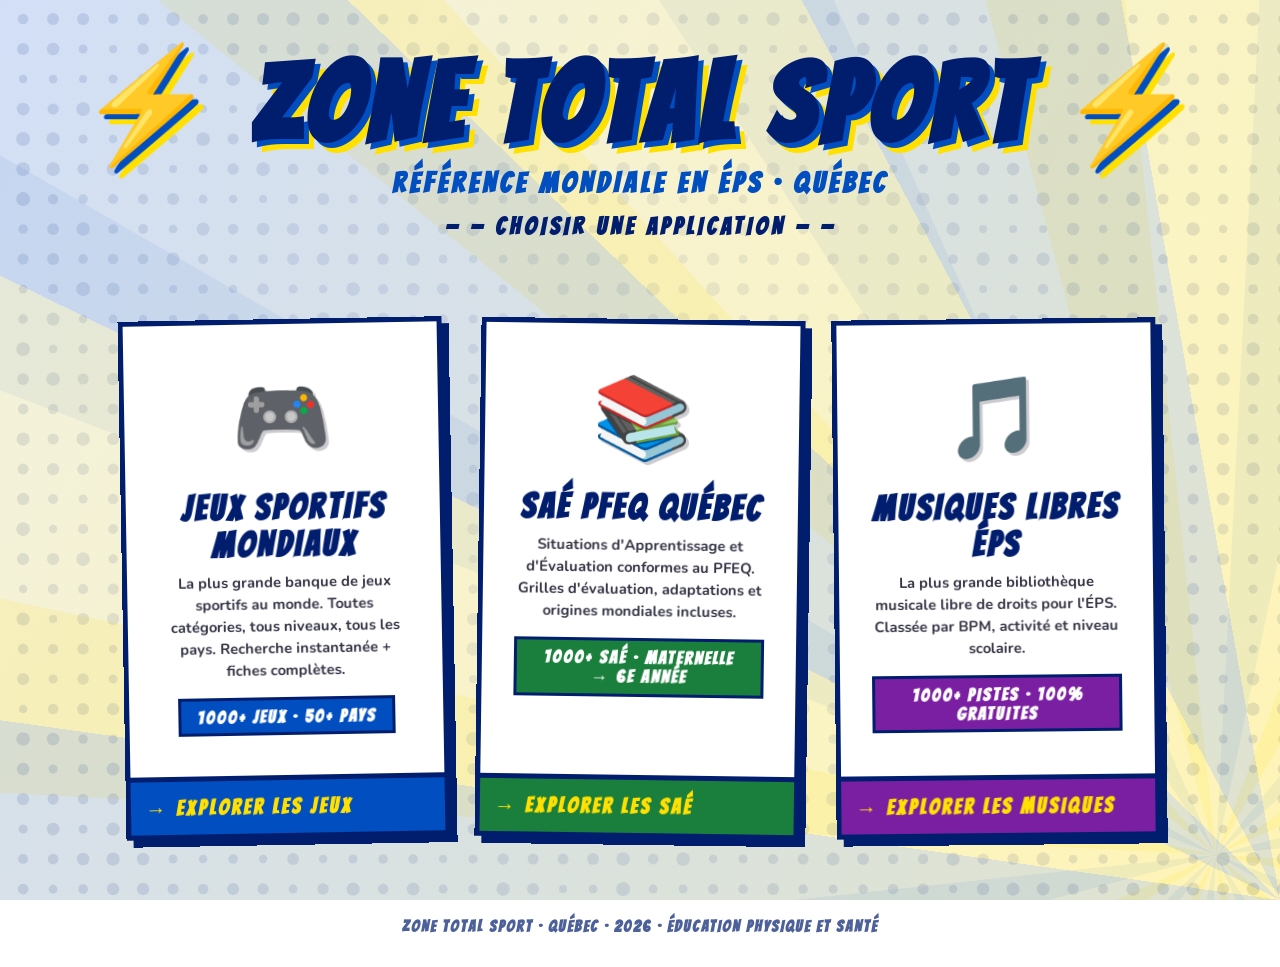
==== commit 4d98120e: "URLs distinctes: /jeuxsportifs, /sae, /musiques + domaine zonetotalsport.ca - /jeuxsportifs → App Je" ====
--- a/index.html
+++ b/index.html
@@ -113,7 +113,7 @@
 
   <div class="portal-grid">
 
-    <a href="jeux/index.html" class="portal-card portal-card-jeux" style="text-decoration:none">
+    <a href="jeuxsportifs/index.html" class="portal-card portal-card-jeux" style="text-decoration:none">
       <div class="portal-top">
         <div class="portal-icon">🎮</div>
         <div class="portal-title">JEUX SPORTIFS MONDIAUX</div>
@@ -136,12 +136,12 @@
           conformes au PFEQ. Grilles d'évaluation,
           adaptations et origines mondiales incluses.
         </div>
-        <div class="portal-count">1000+ SAÉ · MATERNELLE → SEC. 5</div>
+        <div class="portal-count">1000+ SAÉ · MATERNELLE → 6e ANNÉE</div>
       </div>
       <div class="portal-btn">→ EXPLORER LES SAÉ</div>
     </a>
 
-    <a href="musique/index.html" class="portal-card portal-card-musique" style="text-decoration:none">
+    <a href="musiques/index.html" class="portal-card portal-card-musique" style="text-decoration:none">
       <div class="portal-top">
         <div class="portal-icon">🎵</div>
         <div class="portal-title">MUSIQUES LIBRES ÉPS</div>
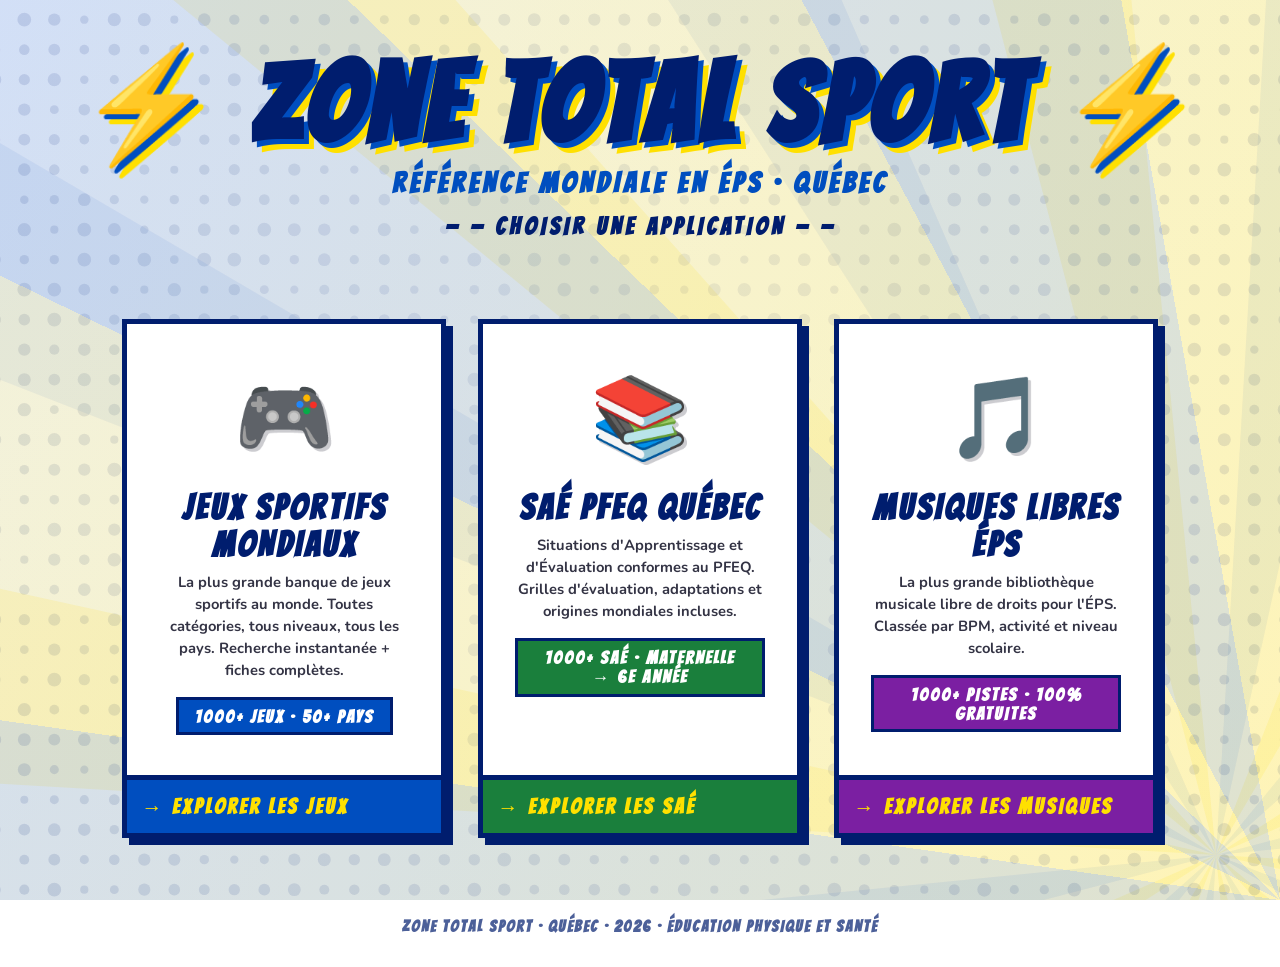
==== commit 7e42707d: "Add animations & interactive effects to all apps - comic.css: 20+ keyframes (fadeInUp, bounce-in, po" ====
--- a/index.html
+++ b/index.html
@@ -97,6 +97,61 @@
       text-align: center;
       margin: 1rem 0;
     }
+
+    /* ── HOMEPAGE ANIMATIONS ── */
+    @keyframes hp-hero-in {
+      from { opacity: 0; transform: translateY(-30px) scale(0.95); }
+      to   { opacity: 1; transform: translateY(0) scale(1); }
+    }
+    @keyframes hp-card-float {
+      0%,100% { transform: translateY(0px) rotate(-1deg); }
+      50%     { transform: translateY(-12px) rotate(1deg); }
+    }
+    @keyframes hp-card-in {
+      0%   { opacity: 0; transform: scale(0.7) rotate(-5deg); }
+      60%  { transform: scale(1.06) rotate(2deg); opacity: 1; }
+      100% { transform: scale(1) rotate(0deg); }
+    }
+    @keyframes hp-title-in {
+      from { opacity: 0; transform: translateX(-50px) skewX(-8deg); filter: blur(4px); }
+      to   { opacity: 1; transform: translateX(0) skewX(0deg); filter: blur(0); }
+    }
+    @keyframes hp-subtitle-in {
+      from { opacity: 0; transform: translateY(20px); }
+      to   { opacity: 1; transform: translateY(0); }
+    }
+    @keyframes hp-badge-spin {
+      from { transform: rotate(0deg) scale(0); opacity: 0; }
+      to   { transform: rotate(360deg) scale(1); opacity: 1; }
+    }
+    @keyframes hp-pulse {
+      0%,100% { box-shadow: 0 0 0 0 rgba(255,224,0,0.4); }
+      50%     { box-shadow: 0 0 0 15px rgba(255,224,0,0); }
+    }
+
+    /* Apply to main title */
+    .main-logo {
+      animation: hp-title-in 0.7s cubic-bezier(0.34,1.2,0.64,1) 0.2s both;
+    }
+    .main-logo-sub {
+      animation: hp-subtitle-in 0.5s ease 0.5s both;
+    }
+    .burst-divider {
+      animation: hp-subtitle-in 0.5s ease 0.7s both;
+    }
+
+    /* Portal cards */
+    .portal-card {
+      animation: hp-card-in 0.5s cubic-bezier(0.34,1.4,0.64,1) both !important;
+    }
+    .portal-card:nth-child(1) { animation-delay: 0.1s !important; }
+    .portal-card:nth-child(2) { animation-delay: 0.2s !important; }
+    .portal-card:nth-child(3) { animation-delay: 0.3s !important; }
+    .portal-card:hover {
+      transform: rotate(0) scale(1.06) translateY(-8px) !important;
+      box-shadow: 12px 12px 0 var(--navy) !important;
+      animation: none !important;
+    }
   </style>
 </head>
 <body>
--- a/comic.css
+++ b/comic.css
@@ -725,3 +725,438 @@
 .hidden { display: none !important; }
 .tab-section { display: none; }
 .tab-section.active { display: block; }
+
+/* ═══ TBI MODE ═══ */
+.tbi-overlay {
+  position: fixed; inset: 0; z-index: 9999;
+  background: #001D6E; color: #FFE000;
+  display: flex; flex-direction: column;
+  font-family: 'Bangers', cursive;
+  overflow: hidden;
+}
+.tbi-header {
+  background: #FFE000; color: #001D6E;
+  padding: 0.6rem 2rem;
+  display: flex; justify-content: space-between; align-items: center;
+  border-bottom: 5px solid #004EBF;
+  flex-shrink: 0;
+}
+.tbi-logo { font-size: 1.4rem; letter-spacing: 3px; }
+.tbi-nav-info { font-size: 1.1rem; letter-spacing: 2px; }
+.tbi-btn-exit {
+  background: #004EBF; color: #FFE000;
+  border: 3px solid #FFE000; padding: 0.4rem 1.2rem;
+  font-family: 'Bangers', cursive; font-size: 1.2rem; letter-spacing: 2px;
+  cursor: pointer; box-shadow: 3px 3px 0 rgba(255,255,255,0.3);
+}
+.tbi-content {
+  flex: 1; display: flex; align-items: stretch;
+  overflow: hidden; position: relative;
+}
+.tbi-left {
+  width: 45%; background: #002080;
+  display: flex; flex-direction: column; align-items: center; justify-content: center;
+  padding: 2rem; border-right: 5px solid #FFE000;
+  gap: 1.2rem;
+}
+.tbi-title {
+  font-size: clamp(2.2rem, 5vw, 4rem);
+  letter-spacing: 3px; text-align: center; line-height: 1.1;
+  color: #FFE000; text-shadow: 4px 4px 0 rgba(0,0,0,0.4);
+}
+.tbi-cat-badge {
+  background: #FFE000; color: #001D6E;
+  font-size: 1.3rem; letter-spacing: 2px;
+  padding: 0.3rem 1.5rem; border: 3px solid #001D6E;
+}
+.tbi-svg-wrap {
+  width: 280px; height: 200px; border: 4px solid #FFE000;
+  background: rgba(0,0,0,0.3); overflow: hidden;
+}
+.tbi-svg-wrap svg { width: 100%; height: 100%; }
+.tbi-meta {
+  display: flex; gap: 1.5rem; flex-wrap: wrap; justify-content: center;
+}
+.tbi-meta-chip {
+  background: #004EBF; color: #FFE000;
+  font-size: 1.4rem; letter-spacing: 2px;
+  padding: 0.3rem 1rem; border: 3px solid #FFE000;
+}
+.tbi-right {
+  flex: 1; padding: 2rem 2.5rem;
+  overflow-y: auto; display: flex; flex-direction: column; gap: 1.5rem;
+}
+.tbi-section-title {
+  font-size: 1.5rem; letter-spacing: 3px; color: #FFE000;
+  border-bottom: 3px solid #FFE000; padding-bottom: 0.3rem;
+}
+.tbi-rules {
+  list-style: none; padding: 0; margin: 0;
+  display: flex; flex-direction: column; gap: 0.7rem;
+}
+.tbi-rules li {
+  font-family: 'Nunito', sans-serif; font-size: 1.2rem; font-weight: 700;
+  color: #fff; background: rgba(255,255,255,0.08);
+  padding: 0.6rem 1rem; border-left: 5px solid #FFE000;
+  line-height: 1.4;
+}
+.tbi-materiel {
+  display: flex; flex-wrap: wrap; gap: 0.7rem;
+}
+.tbi-mat-chip {
+  background: rgba(255,224,0,0.15); color: #FFE000;
+  border: 2px solid #FFE000; padding: 0.4rem 0.9rem;
+  font-family: 'Nunito', sans-serif; font-size: 1rem; font-weight: 700;
+}
+.tbi-timer {
+  display: flex; gap: 0.7rem; flex-wrap: wrap; align-items: center;
+}
+.tbi-timer-btn {
+  background: #1a7f3c; color: #fff;
+  border: 3px solid #FFE000; padding: 0.5rem 1.1rem;
+  font-family: 'Bangers', cursive; font-size: 1.3rem; letter-spacing: 2px;
+  cursor: pointer; transition: transform 0.1s;
+}
+.tbi-timer-btn:active { transform: scale(0.95); }
+.tbi-timer-display {
+  font-size: 2.5rem; letter-spacing: 3px; color: #FFE000;
+  min-width: 90px; text-align: center;
+}
+.tbi-timer-display.running { color: #ff6b35; animation: tbi-pulse 1s infinite; }
+@keyframes tbi-pulse { 0%,100%{opacity:1} 50%{opacity:0.7} }
+.tbi-nav-arrows {
+  position: absolute; bottom: 0; left: 0; right: 0;
+  display: flex; justify-content: space-between; align-items: center;
+  padding: 1rem 2rem; background: rgba(0,0,30,0.6);
+  border-top: 3px solid #FFE000; z-index: 10;
+}
+.tbi-arrow {
+  background: #FFE000; color: #001D6E;
+  border: 4px solid #001D6E; padding: 0.7rem 2rem;
+  font-family: 'Bangers', cursive; font-size: 1.8rem; letter-spacing: 2px;
+  cursor: pointer; box-shadow: 4px 4px 0 rgba(0,0,0,0.3);
+  user-select: none; transition: transform 0.1s;
+}
+.tbi-arrow:active { transform: scale(0.95); }
+.tbi-counter {
+  font-size: 1.5rem; letter-spacing: 3px; color: #FFE000;
+}
+.tbi-present-btn {
+  background: #004EBF; color: #FFE000;
+  border: 3px solid #FFE000; padding: 0.4rem 0.9rem;
+  font-family: 'Bangers', cursive; font-size: 1rem; letter-spacing: 2px;
+  cursor: pointer; width: 100%; text-align: center;
+  box-shadow: 3px 3px 0 rgba(0,0,0,0.2);
+}
+.tbi-present-btn:hover { background: #FFE000; color: #004EBF; }
+
+/* TBI toolbar button in header */
+.tbi-toggle-btn {
+  background: #004EBF; color: #FFE000;
+  border: 3px solid #FFE000; padding: 0.4rem 0.9rem;
+  font-family: 'Bangers', cursive; font-size: 1rem; letter-spacing: 2px;
+  cursor: pointer; box-shadow: 3px 3px 0 var(--yellow);
+  text-decoration: none; display: inline-block;
+}
+
+/* ============================================================
+   ANIMATIONS & INTERACTIONS — ZONE TOTAL SPORT
+   ============================================================ */
+
+/* ── KEYFRAMES ── */
+@keyframes zts-fadeInUp {
+  from { opacity: 0; transform: translateY(30px) scale(0.97); }
+  to   { opacity: 1; transform: translateY(0)    scale(1);    }
+}
+@keyframes zts-fadeInLeft {
+  from { opacity: 0; transform: translateX(-30px); }
+  to   { opacity: 1; transform: translateX(0);     }
+}
+@keyframes zts-pop {
+  0%   { transform: scale(1);    }
+  40%  { transform: scale(1.12); }
+  70%  { transform: scale(0.95); }
+  100% { transform: scale(1);    }
+}
+@keyframes zts-shake {
+  0%,100% { transform: translateX(0); }
+  20%     { transform: translateX(-6px) rotate(-2deg); }
+  40%     { transform: translateX(6px)  rotate(2deg);  }
+  60%     { transform: translateX(-4px) rotate(-1deg); }
+  80%     { transform: translateX(4px)  rotate(1deg);  }
+}
+@keyframes zts-pulse-glow {
+  0%,100% { box-shadow: 4px 4px 0 var(--navy); }
+  50%     { box-shadow: 4px 4px 0 var(--navy), 0 0 20px rgba(255,224,0,0.6); }
+}
+@keyframes zts-bounce-in {
+  0%   { opacity: 0; transform: scale(0.3) rotate(-5deg); }
+  50%  { opacity: 1; transform: scale(1.08) rotate(2deg); }
+  70%  { transform: scale(0.95) rotate(-1deg); }
+  100% { transform: scale(1) rotate(0deg); }
+}
+@keyframes zts-slide-down {
+  from { opacity: 0; transform: translateY(-20px); max-height: 0; }
+  to   { opacity: 1; transform: translateY(0);     max-height: 1000px; }
+}
+@keyframes zts-shimmer {
+  0%   { background-position: -200% center; }
+  100% { background-position:  200% center; }
+}
+@keyframes zts-count-pop {
+  0%   { transform: scale(1); }
+  50%  { transform: scale(1.3); color: var(--yellow); }
+  100% { transform: scale(1); }
+}
+@keyframes zts-spin-in {
+  from { opacity: 0; transform: rotate(-180deg) scale(0); }
+  to   { opacity: 1; transform: rotate(0deg) scale(1); }
+}
+@keyframes zts-float {
+  0%,100% { transform: translateY(0px); }
+  50%     { transform: translateY(-8px); }
+}
+@keyframes zts-ripple {
+  to { transform: scale(4); opacity: 0; }
+}
+@keyframes zts-hero-text {
+  0%   { opacity: 0; transform: translateX(-40px) skewX(-5deg); }
+  100% { opacity: 1; transform: translateX(0)     skewX(0deg);  }
+}
+@keyframes zts-badge-pop {
+  0%   { transform: scale(0) rotate(-10deg); opacity: 0; }
+  60%  { transform: scale(1.15) rotate(3deg); opacity: 1; }
+  100% { transform: scale(1) rotate(0deg); }
+}
+@keyframes zts-loading-bar-stripe {
+  from { background-position: 0 0; }
+  to   { background-position: 40px 0; }
+}
+
+/* ── CARD ENTRANCE (staggered) ── */
+.zts-card {
+  animation: zts-fadeInUp 0.4s cubic-bezier(0.34,1.2,0.64,1) both;
+}
+.zts-card:nth-child(1)  { animation-delay: 0.04s; }
+.zts-card:nth-child(2)  { animation-delay: 0.08s; }
+.zts-card:nth-child(3)  { animation-delay: 0.12s; }
+.zts-card:nth-child(4)  { animation-delay: 0.16s; }
+.zts-card:nth-child(5)  { animation-delay: 0.20s; }
+.zts-card:nth-child(6)  { animation-delay: 0.24s; }
+.zts-card:nth-child(7)  { animation-delay: 0.28s; }
+.zts-card:nth-child(8)  { animation-delay: 0.30s; }
+.zts-card:nth-child(n+9){ animation-delay: 0.32s; }
+
+/* ── CARD HOVER ── */
+.zts-card {
+  transition: transform 0.2s cubic-bezier(0.34,1.4,0.64,1),
+              box-shadow 0.2s ease;
+  cursor: pointer;
+  will-change: transform;
+}
+.zts-card:hover {
+  transform: translateY(-6px) scale(1.02);
+  box-shadow: 8px 8px 0 var(--navy), 0 12px 30px rgba(0,30,110,0.15);
+  z-index: 2;
+}
+.zts-card:active {
+  transform: translateY(-2px) scale(0.99);
+  box-shadow: 3px 3px 0 var(--navy);
+  transition-duration: 0.05s;
+}
+
+/* ── BUTTON EFFECTS ── */
+button, .btn, [role="button"] {
+  transition: transform 0.15s cubic-bezier(0.34,1.4,0.64,1),
+              box-shadow 0.15s ease,
+              background-color 0.15s ease;
+  position: relative;
+  overflow: hidden;
+}
+button:hover:not(:disabled), .btn:hover {
+  transform: translateY(-2px) scale(1.04);
+}
+button:active:not(:disabled), .btn:active {
+  transform: scale(0.96);
+  transition-duration: 0.05s;
+}
+
+/* Ripple effect */
+.zts-ripple {
+  position: absolute;
+  border-radius: 50%;
+  background: rgba(255,255,255,0.4);
+  transform: scale(0);
+  animation: zts-ripple 0.5s linear;
+  pointer-events: none;
+  width: 60px; height: 60px;
+  margin-top: -30px; margin-left: -30px;
+}
+
+/* ── SEARCH INPUT ANIMATION ── */
+.search-input {
+  transition: box-shadow 0.2s, transform 0.2s, border-color 0.2s;
+}
+.search-input:focus {
+  outline: none;
+  box-shadow: 0 0 0 4px rgba(0,78,191,0.25), 4px 4px 0 var(--navy);
+  transform: scale(1.01);
+  border-color: var(--blue) !important;
+}
+
+/* ── FILTER SELECT ANIMATION ── */
+.filter-select {
+  transition: box-shadow 0.2s, transform 0.15s;
+}
+.filter-select:focus {
+  outline: none;
+  box-shadow: 0 0 0 3px rgba(255,224,0,0.5);
+  transform: scale(1.02);
+}
+
+/* ── STAT PILLS ANIMATION ── */
+.stat-pill {
+  transition: transform 0.2s, box-shadow 0.2s;
+}
+.stat-pill:hover {
+  transform: scale(1.08);
+  box-shadow: 3px 3px 0 var(--navy);
+}
+.stat-pill.animating {
+  animation: zts-count-pop 0.4s cubic-bezier(0.34,1.4,0.64,1);
+}
+
+/* ── HEADER BADGES ANIMATION ── */
+.header-badge {
+  animation: zts-badge-pop 0.5s cubic-bezier(0.34,1.4,0.64,1) both;
+  transition: transform 0.2s;
+}
+.header-badge:hover { transform: scale(1.1) rotate(2deg); }
+
+/* ── HERO TITLE ANIMATION ── */
+.hero-title {
+  animation: zts-hero-text 0.6s cubic-bezier(0.34,1.2,0.64,1) 0.2s both;
+}
+.hero-sub {
+  animation: zts-hero-text 0.6s cubic-bezier(0.34,1.2,0.64,1) 0.4s both;
+}
+.hero-icon {
+  animation: zts-bounce-in 0.7s cubic-bezier(0.34,1.4,0.64,1) 0.1s both;
+}
+
+/* ── LOADING SCREEN ANIMATION ── */
+.loading-bar-fill {
+  background: linear-gradient(
+    90deg,
+    var(--yellow) 0%, var(--blue) 40%, var(--yellow) 60%, var(--blue) 100%
+  );
+  background-size: 200% 100%;
+  animation: zts-shimmer 1.2s linear infinite;
+  transition: width 0.3s ease;
+}
+.loading-burst {
+  animation: zts-float 1.5s ease-in-out infinite;
+  display: inline-block;
+}
+
+/* ── MODAL ANIMATION ── */
+.modal-box {
+  animation: zts-bounce-in 0.35s cubic-bezier(0.34,1.4,0.64,1) both;
+}
+
+/* ── BPM PILLS ANIMATION ── */
+#bpm-pills .zts-pill, .bpm-pill {
+  transition: transform 0.2s, box-shadow 0.2s, background 0.2s;
+  animation: zts-fadeInUp 0.3s both;
+}
+#bpm-pills .zts-pill:hover, .bpm-pill:hover {
+  transform: translateY(-3px) scale(1.06);
+  box-shadow: 3px 3px 0 var(--navy);
+}
+
+/* ── CONTROLS BAR ANIMATION ── */
+.controls-bar {
+  animation: zts-slide-down 0.4s ease 0.1s both;
+}
+
+/* ── GRID FILTER TRANSITION ── */
+.cards-grid {
+  transition: opacity 0.2s ease;
+}
+.cards-grid.filtering {
+  opacity: 0.4;
+  pointer-events: none;
+}
+
+/* ── SECTION HERO GLOW ── */
+.section-hero {
+  animation: zts-pulse-glow 3s ease-in-out infinite;
+  transition: transform 0.3s;
+}
+.section-hero:hover { transform: scale(1.01); }
+
+/* ── TAB BUTTON ACTIVE INDICATOR ── */
+.music-tab {
+  transition: background 0.2s, color 0.2s, transform 0.15s;
+  position: relative;
+}
+.music-tab:hover { transform: translateY(-2px); }
+.music-tab.active::after {
+  content: '';
+  position: absolute;
+  bottom: 0; left: 0; right: 0; height: 4px;
+  background: var(--yellow);
+  animation: zts-fadeInUp 0.2s ease;
+}
+
+/* ── CARD "NEW" BADGE ── */
+.zts-new-badge {
+  position: absolute; top: -8px; right: -8px;
+  background: var(--red); color: #fff;
+  font-family: 'Bangers', cursive; font-size: 0.75rem; letter-spacing: 1px;
+  padding: 0.1rem 0.4rem;
+  border: 2px solid #fff;
+  animation: zts-spin-in 0.4s cubic-bezier(0.34,1.4,0.64,1) 0.5s both;
+  pointer-events: none;
+}
+
+/* ── SCROLL-REVEAL ── */
+.scroll-reveal {
+  opacity: 0;
+  transform: translateY(25px);
+  transition: opacity 0.5s ease, transform 0.5s cubic-bezier(0.34,1.2,0.64,1);
+}
+.scroll-reveal.visible {
+  opacity: 1;
+  transform: translateY(0);
+}
+
+/* ── SITE HEADER ANIMATION ── */
+.site-header {
+  animation: zts-fadeInLeft 0.4s ease both;
+}
+
+/* ── CARDS GRID APPEAR ── */
+@keyframes zts-grid-in {
+  from { opacity: 0; transform: scale(0.98); }
+  to   { opacity: 1; transform: scale(1); }
+}
+.cards-grid {
+  animation: zts-grid-in 0.3s ease both;
+}
+
+/* ── TOUCH FEEDBACK (mobile) ── */
+@media (hover: none) {
+  .zts-card:active {
+    transform: scale(0.97);
+    background: rgba(0,78,191,0.05);
+  }
+}
+
+/* ── REDUCED MOTION ── */
+@media (prefers-reduced-motion: reduce) {
+  *, *::before, *::after {
+    animation-duration: 0.01ms !important;
+    transition-duration: 0.01ms !important;
+  }
+}
